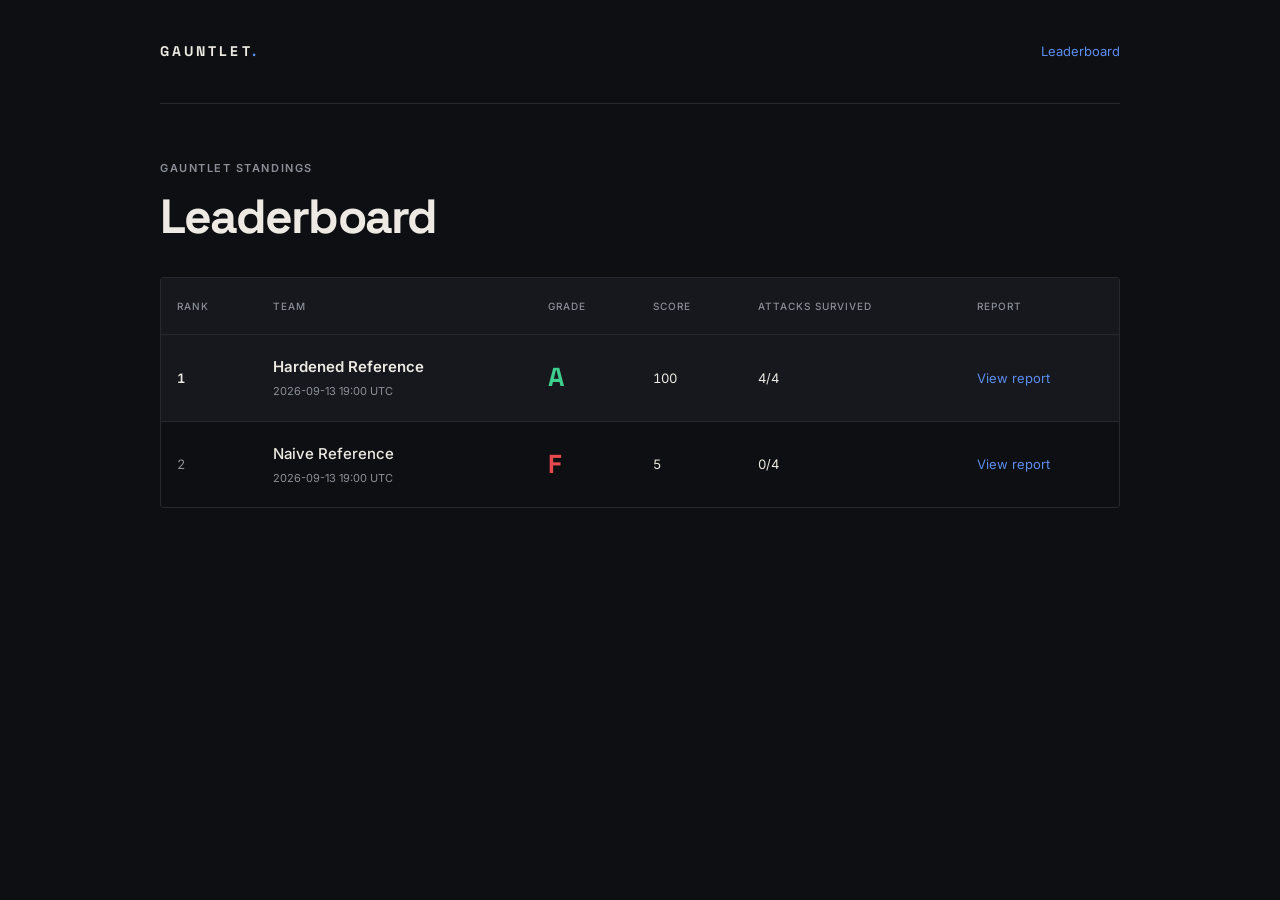
==== public/leaderboard.html @ 3eff2c92 "S7 public web: landing page (index.html.j2) + render_index + publish_site.py + committed public/ sta" ====
<!doctype html>
<html lang="en">
<head>
  <meta charset="utf-8">
  <meta name="viewport" content="width=device-width, initial-scale=1">
  <title>Leaderboard · Gauntlet</title>
  <link rel="preconnect" href="https://fonts.googleapis.com">
  <link rel="preconnect" href="https://fonts.gstatic.com" crossorigin>
  <link href="https://fonts.googleapis.com/css2?family=Inter:wght@400;500;600&amp;family=JetBrains+Mono:wght@400;500&amp;family=Space+Grotesk:wght@700&amp;display=swap" rel="stylesheet">
  <link rel="stylesheet" href="style.css">
</head>
<body>
  <header class="site-header container">
    <div class="header-identity">
      <span class="wordmark">GAUNTLET</span>
      
    </div>
    <nav aria-label="Main navigation"><a href="leaderboard.html">Leaderboard</a></nav>
  </header>
  <main class="container">
    
  <section class="leaderboard" aria-labelledby="leaderboard-title">
    <div class="hero-heading"><p class="eyebrow">Gauntlet standings</p><h1 id="leaderboard-title">Leaderboard</h1></div>
    <div class="table-scroll" role="region" aria-label="Ranked team results" tabindex="0">
      <table>
        <thead><tr><th scope="col">Rank</th><th scope="col">Team</th><th scope="col">Grade</th><th scope="col">Score</th><th scope="col">Attacks survived</th><th scope="col">Report</th></tr></thead>
        <tbody>
          
          <tr class="top">
            <td class="rank">1</td>
            <th scope="row">Hardened Reference<span class="row-timestamp">2026-09-13 19:00 UTC</span></th>
            <td class="table-grade"><span class="grade-pass">A</span></td>
            <td class="numeric">100</td>
            <td class="numeric">4/4</td>
            <td><a href="report-hardened-reference.html" aria-label="View report for Hardened Reference">View report</a></td>
          </tr>
          
          <tr>
            <td class="rank">2</td>
            <th scope="row">Naive Reference<span class="row-timestamp">2026-09-13 19:00 UTC</span></th>
            <td class="table-grade"><span class="grade-fail">F</span></td>
            <td class="numeric">5</td>
            <td class="numeric">0/4</td>
            <td><a href="report-naive-reference.html" aria-label="View report for Naive Reference">View report</a></td>
          </tr>
          
        </tbody>
      </table>
    </div>
  </section>

  </main>
</body>
</html>
---- public/style.css ----
:root {
  color-scheme: dark;
  --background: #0E0F12;
  --panel: #16181D;
  --text: #EDEAE3;
  --secondary: #8A8F98;
  --pass: #3ECF8E;
  --fail: #E5484D;
  --warning: #E0A63E;
  --brand: #5B8DEF;
  --border: #26282E;
  --heading-font: 'Space Grotesk', system-ui, sans-serif;
  --body-font: 'Inter', system-ui, sans-serif;
  --mono-font: 'JetBrains Mono', ui-monospace, SFMono-Regular, Consolas, monospace;
}

*, *::before, *::after { box-sizing: border-box; }
html, body, h1, h2, h3, p, dl, dd, pre { margin: 0; }
body { background: var(--background); color: var(--text); font: 400 15px/1.6 var(--body-font); -webkit-font-smoothing: antialiased; }
a { color: var(--brand); text-decoration: none; text-underline-offset: 4px; }
a:hover { text-decoration: underline; }
a:focus-visible, summary:focus-visible, .table-scroll:focus-visible { outline: 2px solid var(--brand); outline-offset: 5px; }
h1, h2, h3 { font-family: var(--heading-font); font-weight: 700; line-height: 1.2; overflow-wrap: anywhere; }
h1 { font-size: clamp(32px, 5vw, 48px); letter-spacing: -0.04em; }
h2 { font-size: 24px; letter-spacing: -0.025em; }
h3 { font-size: 20px; letter-spacing: -0.02em; }
.container { width: min(960px, calc(100% - 48px)); margin-inline: auto; }
.site-header { display: flex; justify-content: space-between; align-items: center; gap: 24px; min-height: 104px; padding-block: 24px; border-bottom: 1px solid var(--border); }
.header-identity { display: flex; flex-wrap: wrap; align-items: center; gap: 12px 28px; min-width: 0; }
.wordmark { font-family: var(--heading-font); font-weight: 700; font-size: 14px; font-variant-caps: small-caps; letter-spacing: 0.22em; }
.wordmark::after { content: '.'; color: var(--brand); }
.header-meta { display: grid; color: var(--secondary); font-size: 12px; overflow-wrap: anywhere; }
.header-meta span:first-child { color: var(--text); }
.site-header nav { font-size: 13px; flex-shrink: 0; }
.hero-video { display: block; width: 100%; height: 320px; object-fit: cover; margin-top: 32px; border-radius: 3px; }
.report-hero, .leaderboard { padding-top: 56px; }
.hero-heading { margin-bottom: 32px; }
.eyebrow { color: var(--secondary); font-size: 11px; font-weight: 600; letter-spacing: 0.14em; text-transform: uppercase; margin-bottom: 10px; }
.target { color: var(--secondary); margin-top: 12px; overflow-wrap: anywhere; }
.hero-row { display: flex; align-items: center; gap: 64px; padding-bottom: 48px; border-bottom: 1px solid var(--border); }
.grade-block { flex-shrink: 0; min-width: 128px; }
.grade { display: block; font: 700 clamp(120px, 16vw, 160px)/1 var(--heading-font); letter-spacing: -0.06em; }
.grade-pass, .pass { color: var(--pass); }
.grade-fail, .fail { color: var(--fail); }
.grade-warn, .abstain { color: var(--warning); }
.error { color: var(--secondary); }
.score { color: var(--secondary); margin-top: 12px; font-size: 13px; }
.score strong { color: var(--text); font-weight: 600; margin-left: 8px; }
.stats { display: grid; grid-template-columns: repeat(3, minmax(0, 1fr)); gap: 28px; flex: 1; }
.stat { display: flex; flex-direction: column; gap: 8px; }
.stat dt { color: var(--secondary); font-size: 13px; }
.stat dd { font-family: var(--heading-font); font-size: 40px; font-weight: 700; line-height: 1.2; font-variant-numeric: tabular-nums; }
.results { padding-top: 36px; }
.results > h2 { margin-bottom: 24px; }
.panel { background: var(--panel); border: 1px solid var(--border); border-left: 4px solid currentColor; border-radius: 3px; padding: 28px; margin-bottom: 16px; animation: panel-enter 200ms ease-out; }
.panel-heading { display: flex; justify-content: space-between; align-items: flex-start; gap: 20px; margin-bottom: 20px; }
.panel h3, .panel-detail { color: var(--text); }
.verdict { display: flex; align-items: center; gap: 12px; flex-shrink: 0; }
.status-pill { display: inline-block; border: 1px solid currentColor; border-radius: 3px; padding: 2px 8px; font-size: 10px; font-weight: 600; letter-spacing: 0.08em; }
.penalty { font: 500 13px/1.6 var(--mono-font); }
.panel-detail, .required { overflow-wrap: anywhere; }
.required { color: var(--secondary); font-size: 13px; margin-top: 12px; }
details { margin-top: 24px; border-top: 1px solid var(--border); padding-top: 16px; color: var(--secondary); }
summary { cursor: pointer; list-style: none; font-size: 12px; font-weight: 600; width: fit-content; }
summary::-webkit-details-marker { display: none; }
summary::before { content: '+'; display: inline-block; width: 20px; font-family: var(--mono-font); }
details[open] > summary::before { content: '−'; }
summary:hover { color: var(--text); }
.evidence, pre, code { font-family: var(--mono-font); }
.evidence, pre { margin-top: 16px; padding: 20px; background: var(--background); color: var(--text); border: 1px solid var(--border); border-radius: 2px; font-size: 12px; line-height: 1.6; white-space: pre-wrap; overflow-wrap: anywhere; }
.page-footer { display: flex; align-items: baseline; justify-content: space-between; gap: 24px; padding: 24px 0 48px; color: var(--secondary); font-size: 12px; }
.page-footer p { max-width: 680px; overflow-wrap: anywhere; }
.page-footer a { flex-shrink: 0; }
.table-scroll { overflow-x: auto; margin-bottom: 64px; border: 1px solid var(--border); border-radius: 3px; }
table { width: 100%; min-width: 680px; border-collapse: collapse; text-align: left; }
th, td { padding: 20px 16px; border-bottom: 1px solid var(--border); vertical-align: middle; }
thead th { color: var(--secondary); font-size: 10px; font-weight: 500; letter-spacing: 0.1em; text-transform: uppercase; background: var(--panel); }
tbody th { font-weight: 500; overflow-wrap: anywhere; max-width: 260px; }
tbody td { font-size: 13px; }
tbody tr:last-child > * { border-bottom: 0; }
tbody tr:hover { background: var(--panel); }
tr.top { background: var(--panel); }
tr.top th { font-weight: 600; }
tr.top .rank { color: var(--text); font-weight: 600; }
.rank, .row-timestamp { color: var(--secondary); }
.row-timestamp { display: block; font-size: 11px; font-weight: 400; margin-top: 4px; }
.table-grade { font-family: var(--heading-font); font-size: 26px; font-weight: 700; }
.numeric, .rank { font-variant-numeric: tabular-nums; }
.empty-state { padding: 40px 20px; text-align: center; color: var(--secondary); }
@keyframes panel-enter {
  from { opacity: 0; transform: translateY(8px); }
  to { opacity: 1; transform: translateY(0); }
}
@media (max-width: 600px) {
  .container { width: calc(100% - 32px); }
  .site-header { align-items: flex-start; gap: 16px; }
  .header-identity { display: grid; gap: 8px; }
  .report-hero, .leaderboard { padding-top: 36px; }
  .hero-row { flex-direction: column; align-items: flex-start; gap: 28px; padding-bottom: 32px; }
  .stats { width: 100%; gap: 12px; }
  .stat dt { font-size: 12px; }
  .stat dd { font-size: 32px; }
  .panel { padding: 20px; }
  .panel-heading { flex-direction: column; gap: 12px; }
  .evidence, pre { padding: 12px; }
  .page-footer { flex-direction: column; gap: 16px; }
}
@media (prefers-reduced-motion: reduce) {
  .panel { animation: none; }
}
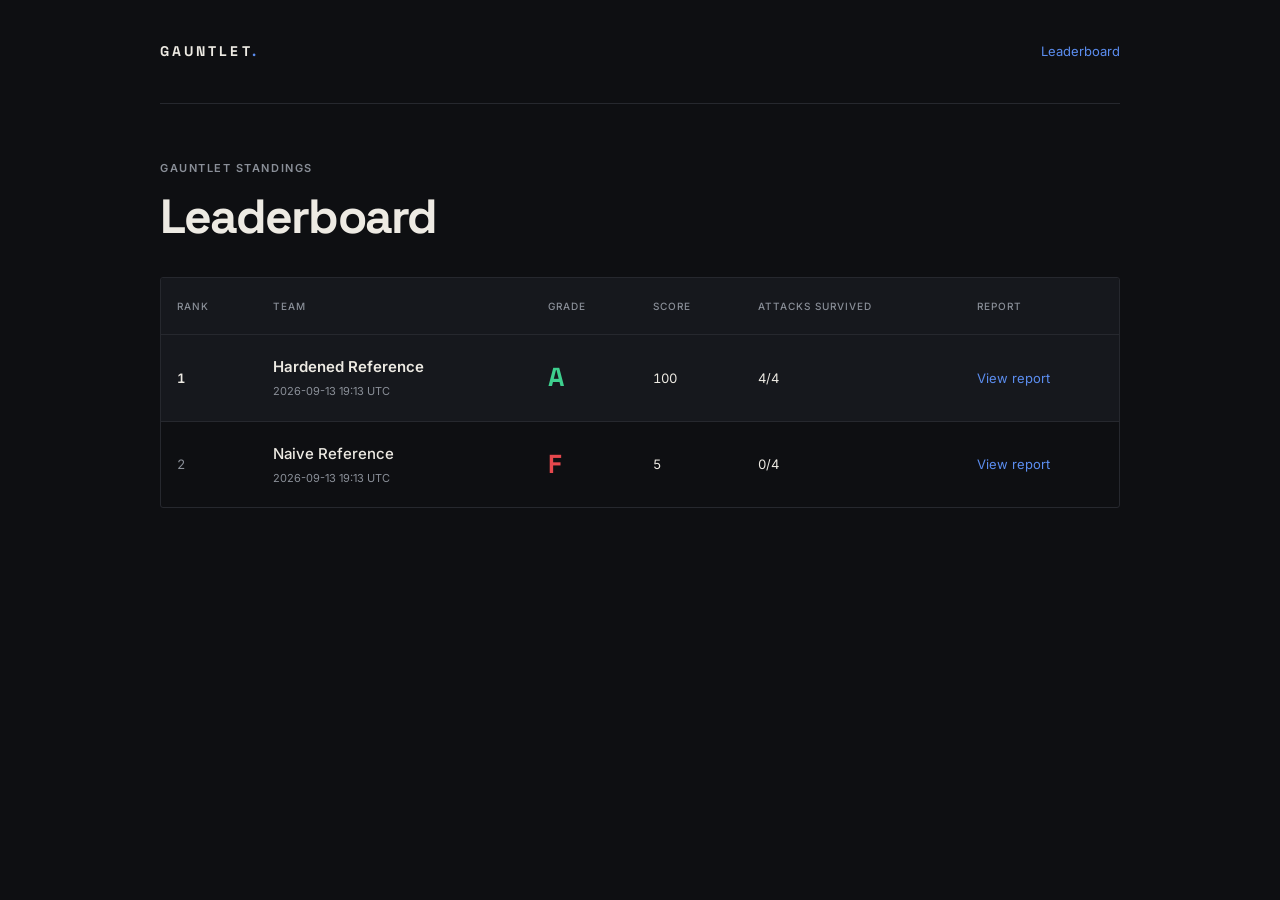
==== commit 7937c709: "chore: refresh public/ static site (clean 2-team leaderboard) Co-Authored-By: Claude Opus 4.8 <norep" ====
--- a/public/leaderboard.html
+++ b/public/leaderboard.html
@@ -28,7 +28,7 @@
           
           <tr class="top">
             <td class="rank">1</td>
-            <th scope="row">Hardened Reference<span class="row-timestamp">2026-09-13 19:00 UTC</span></th>
+            <th scope="row">Hardened Reference<span class="row-timestamp">2026-09-13 19:13 UTC</span></th>
             <td class="table-grade"><span class="grade-pass">A</span></td>
             <td class="numeric">100</td>
             <td class="numeric">4/4</td>
@@ -37,7 +37,7 @@
           
           <tr>
             <td class="rank">2</td>
-            <th scope="row">Naive Reference<span class="row-timestamp">2026-09-13 19:00 UTC</span></th>
+            <th scope="row">Naive Reference<span class="row-timestamp">2026-09-13 19:13 UTC</span></th>
             <td class="table-grade"><span class="grade-fail">F</span></td>
             <td class="numeric">5</td>
             <td class="numeric">0/4</td>
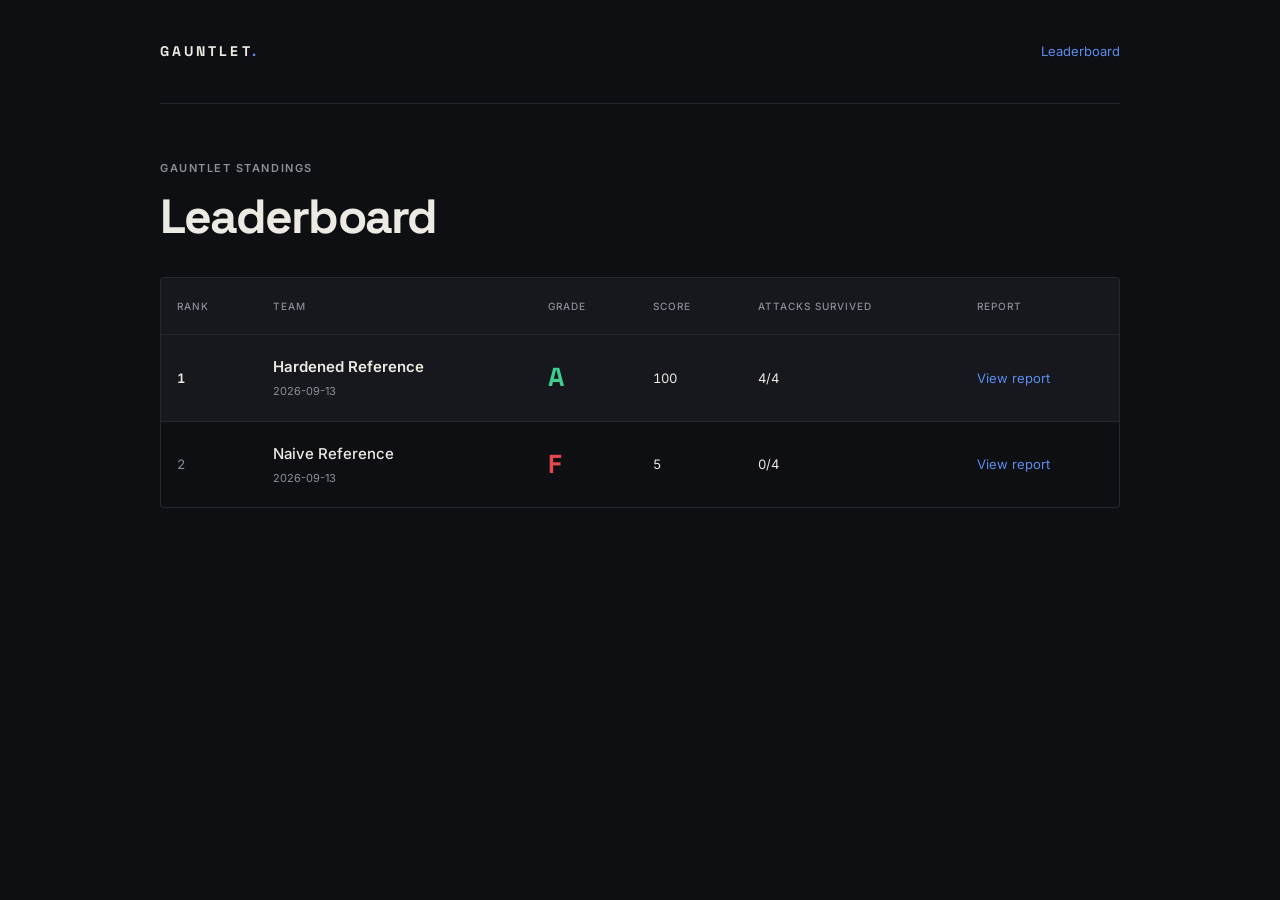
==== commit 070e1b96: "publish: rebuild public/ with the console-era landing (new design, hero-bg.mp4 + seal.png + console." ====
--- a/public/leaderboard.html
+++ b/public/leaderboard.html
@@ -28,7 +28,7 @@
           
           <tr class="top">
             <td class="rank">1</td>
-            <th scope="row">Hardened Reference<span class="row-timestamp">2026-09-13 19:13 UTC</span></th>
+            <th scope="row">Hardened Reference<span class="row-timestamp">2026-09-13</span></th>
             <td class="table-grade"><span class="grade-pass">A</span></td>
             <td class="numeric">100</td>
             <td class="numeric">4/4</td>
@@ -37,7 +37,7 @@
           
           <tr>
             <td class="rank">2</td>
-            <th scope="row">Naive Reference<span class="row-timestamp">2026-09-13 19:13 UTC</span></th>
+            <th scope="row">Naive Reference<span class="row-timestamp">2026-09-13</span></th>
             <td class="table-grade"><span class="grade-fail">F</span></td>
             <td class="numeric">5</td>
             <td class="numeric">0/4</td>
